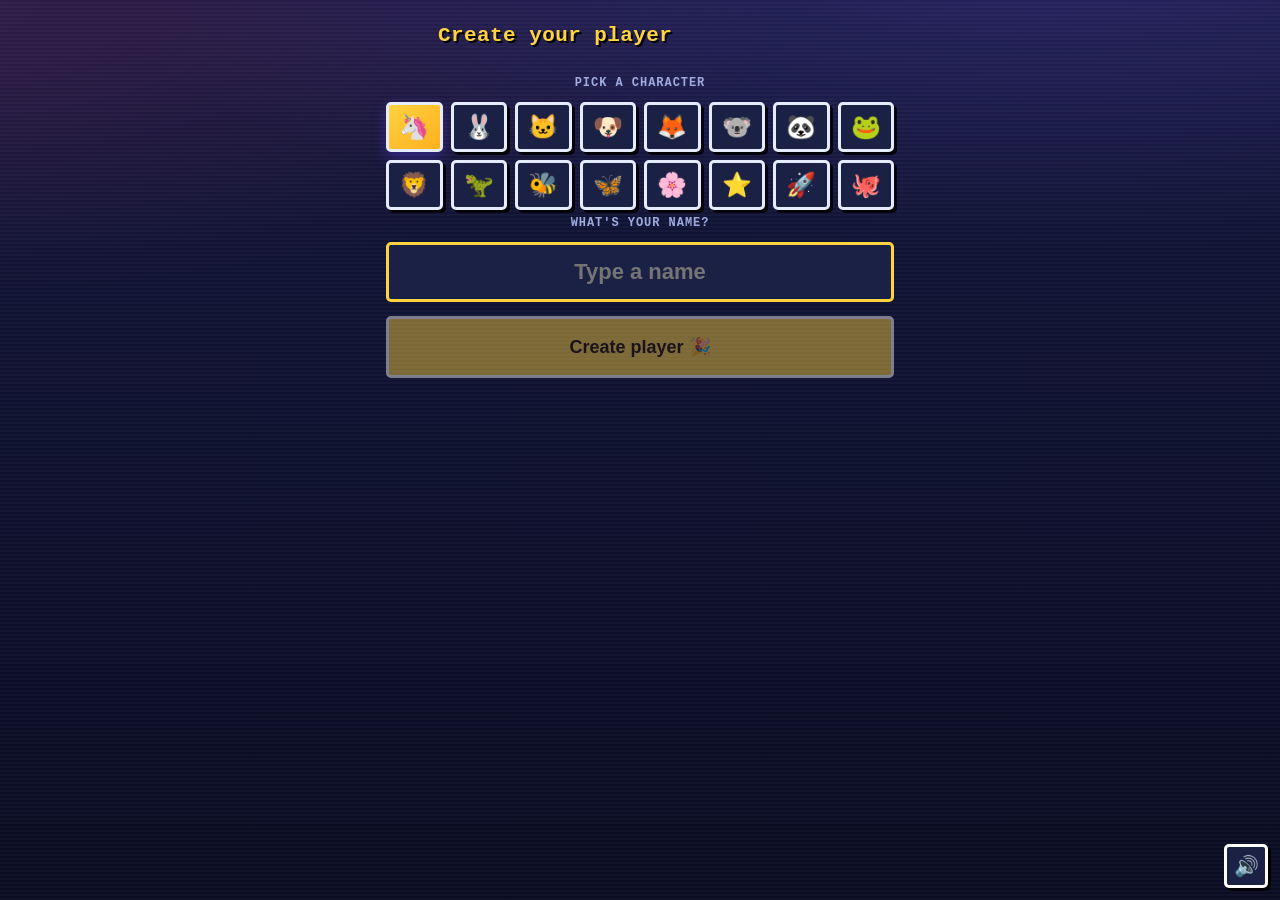
==== v2/index.html @ b8ad2d7c "Deploy: all-world trap contrast audit (tth-v50) net, vine, ring-of-fire, giant, star and mouse-trap " ====
<!doctype html>
<html lang="en">
<head>
  <meta charset="utf-8" />
  <meta name="viewport" content="width=device-width, initial-scale=1, viewport-fit=cover, maximum-scale=1, user-scalable=no" />
  <meta name="theme-color" content="#5b3df0" />

  <title>Times Table Hero</title>
  <meta name="description" content="Master the times tables up to 12 — with streaks, levels and badges." />

  <link rel="manifest" href="manifest.webmanifest" />
  <meta name="apple-mobile-web-app-capable" content="yes" />
  <meta name="mobile-web-app-capable" content="yes" />
  <meta name="apple-mobile-web-app-status-bar-style" content="black-translucent" />
  <meta name="apple-mobile-web-app-title" content="Table Hero" />
  <link rel="apple-touch-icon" href="icons/apple-touch-icon.png" />
  <link rel="icon" href="icons/icon-192.png" />

  <link rel="stylesheet" href="css/styles.css?v=1786966828" />
</head>
<body>
  <div id="app">

    <!-- ============ ARCADE SPLASH ============ -->
    <section class="screen screen--splash" data-screen="splash">
      <canvas id="splash-c"></canvas>
    </section>

    <!-- ============ PROFILES PICKER ============ -->
    <section class="screen screen--profiles" data-screen="profiles">
      <div class="profiles-head">
        <h1 class="profiles__title">Who's playing?</h1>
        <p class="profiles__sub">Tap your character</p>
      </div>
      <div class="profiles-grid" id="profiles-grid"></div>
    </section>

    <!-- ============ NEW PROFILE ============ -->
    <section class="screen screen--profile-new" data-screen="profile-new">
      <div class="topbar">
        <button class="btn-back" id="pn-back" aria-label="Back">‹</button>
        <h2 class="topbar__title" id="pn-title">New Player</h2><div class="topbar__spacer"></div>
      </div>
      <p class="picker-label">Pick a character</p>
      <div class="avatar-grid" id="avatar-grid"></div>
      <p class="picker-label">What's your name?</p>
      <input class="name-input" id="pn-name" type="text" maxlength="12" autocomplete="off"
             autocapitalize="words" placeholder="Type a name" />
      <button class="btn-primary" id="pn-create" disabled>Create player 🎉</button>
    </section>

    <!-- ============ HOME / DASHBOARD ============ -->
    <section class="screen screen--home is-active" data-screen="home">
      <button class="player-switch" id="player-switch" aria-label="Switch player">
        <span class="player-switch__av" id="ps-av">⭐️</span>
        <span class="player-switch__name" id="ps-name">Player</span>
        <span class="player-switch__caret">▾</span>
      </button>
      <header class="dash-top">
        <div class="dash-level">
          <div class="ring" id="level-ring">
            <svg viewBox="0 0 44 44" aria-hidden="true">
              <circle class="ring__bg" cx="22" cy="22" r="19"></circle>
              <circle class="ring__fg" id="level-ring-fg" cx="22" cy="22" r="19"></circle>
            </svg>
            <span class="ring__num" id="level-num">1</span>
          </div>
          <div class="dash-level__meta">
            <span class="dash-rank" id="rank-name">Rookie</span>
            <span class="dash-xp" id="xp-text">0 XP</span>
          </div>
        </div>
        <button class="streak-pill" data-go="badges" aria-label="Your streak and badges">
          <span class="streak-flame" id="streak-flame">🔥</span>
          <span class="streak-num" id="streak-num">0</span>
          <span class="streak-freeze" id="streak-freeze" hidden title="Streak freeze ready">❄️</span>
        </button>
      </header>

      <div class="daily-card">
        <div class="daily-card__head">
          <span class="daily-card__title">Today's goal</span>
          <span class="daily-card__count"><b id="daily-done">0</b> / <span id="daily-goal">20</span></span>
        </div>
        <div class="goalbar"><div class="goalbar__fill" id="daily-fill"></div></div>
        <p class="daily-card__msg" id="daily-msg">Do your Daily Challenge to keep your streak alive!</p>
      </div>

      <button class="cta" id="daily-challenge">
        <span class="cta__icon">⚡️</span>
        <span class="cta__text">
          <span class="cta__title">Daily Quest</span>
          <span class="cta__sub" id="cta-sub">20 questions · builds your streak</span>
        </span>
        <span class="cta__go">➜</span>
      </button>

      <button class="cta cta--practice" data-go="practice-setup">
        <span class="cta__icon">🧠</span>
        <span class="cta__text">
          <span class="cta__title">Practice</span>
          <span class="cta__sub">A mix of games on your tricky ones</span>
        </span>
        <span class="cta__go">➜</span>
      </button>

      <button class="cta cta--badges" data-go="badges">
        <span class="cta__icon">🏅</span>
        <span class="cta__text">
          <span class="cta__title">Badges</span>
          <span class="cta__sub">See the rewards you've earned</span>
        </span>
        <span class="cta__go">➜</span>
      </button>

      <button class="grownup-link" data-go="parent">🔒 Grown-ups</button>
    </section>

    <!-- ============ LEARN ============ -->
    <section class="screen screen--learn" data-screen="learn">
      <div class="topbar">
        <button class="btn-back" data-go="home" aria-label="Back home">‹</button>
        <h2 class="topbar__title">Learn</h2><div class="topbar__spacer"></div>
      </div>
      <p class="picker-label">Pick a table to study</p>
      <div class="number-grid" id="learn-picker"></div>
      <div class="table-list" id="learn-table" hidden></div>
    </section>

    <!-- ============ QUIZ SETUP ============ -->
    <section class="screen screen--setup" data-screen="quiz-setup">
      <div class="topbar">
        <button class="btn-back" data-go="home" aria-label="Back home">‹</button>
        <h2 class="topbar__title">Quiz</h2><div class="topbar__spacer"></div>
      </div>
      <p class="picker-label">Which tables?</p>
      <div class="number-grid number-grid--multi" id="quiz-picker"></div>
      <div class="setup-actions">
        <button class="chip" data-select-all="quiz">All 1–12</button>
        <button class="chip" data-clear="quiz">Clear</button>
      </div>
      <div class="seg" id="quiz-mode">
        <span class="seg__label">Answers:</span>
        <button class="seg__btn is-on" data-mode="type">⌨️ Type</button>
        <button class="seg__btn" data-mode="choose">👆 Choose</button>
      </div>
      <div class="seg" id="quiz-length">
        <span class="seg__label">Questions:</span>
        <button class="seg__btn" data-len="10">10</button>
        <button class="seg__btn is-on" data-len="15">15</button>
        <button class="seg__btn" data-len="25">25</button>
      </div>
      <button class="btn-primary" id="quiz-start" disabled>Start Quiz ➜</button>
    </section>

    <!-- ============ PRACTICE SETUP ============ -->
    <section class="screen screen--setup" data-screen="practice-setup">
      <div class="topbar">
        <button class="btn-back" data-go="home" aria-label="Back home">‹</button>
        <h2 class="topbar__title">Practice</h2><div class="topbar__spacer"></div>
      </div>
      <div class="practice-intro">
        <span class="practice-intro__emoji">🎯</span>
        <h3 class="practice-intro__title">Your Tricky Ones</h3>
        <p class="practice-intro__text">We'll pick the facts you keep missing and mix up the games — no timer, unlimited tries. Just play!</p>
      </div>
      <button class="btn-primary" id="practice-weak">🎯 Practice My Tricky Ones ➜</button>
    </section>

    <!-- ============ PLAY (typed / choose quiz + daily challenge) ============ -->
    <section class="screen screen--play" data-screen="play">
      <div class="topbar">
        <button class="btn-back" id="play-quit" aria-label="Quit">‹</button>
        <div class="quiz-progress"><div class="quiz-progress__bar" id="play-bar"></div></div>
        <div class="combo" id="combo" hidden>x<span id="combo-num">2</span> 🔥</div>
      </div>

      <div class="play-scoreline">
        <span id="play-counter">1 / 15</span>
        <span id="play-xp">✦ 0 XP</span>
      </div>

      <div class="timerbar" id="timerbar" hidden><div class="timerbar__fill" id="timerbar-fill"></div></div>

      <div class="question" id="play-question">7 × 8</div>

      <!-- type mode -->
      <div class="answer-box" id="answer-box">
        <span id="answer-display" class="answer-display">?</span>
      </div>
      <div class="feedback" id="play-feedback" aria-live="polite"></div>

      <div class="keypad" id="keypad">
        <button class="key" data-key="1">1</button>
        <button class="key" data-key="2">2</button>
        <button class="key" data-key="3">3</button>
        <button class="key" data-key="4">4</button>
        <button class="key" data-key="5">5</button>
        <button class="key" data-key="6">6</button>
        <button class="key" data-key="7">7</button>
        <button class="key" data-key="8">8</button>
        <button class="key" data-key="9">9</button>
        <button class="key key--del" data-key="del">⌫</button>
        <button class="key" data-key="0">0</button>
        <button class="key key--enter" data-key="enter">✓</button>
      </div>

      <!-- choose mode -->
      <div class="answers" id="play-answers" hidden></div>
    </section>

    <!-- ============ ADVENTURE — 8-bit Quest Land (daily quest) ============ -->
    <section class="screen screen--adv" data-screen="adventure">
      <div id="adv-game">
        <canvas id="adv-c" aria-label="A side-scrolling math adventure"></canvas>

        <div class="adv8-hud hidden" id="adv-hud">
          <div class="adv8-box" id="adv-hearts"></div>
          <div class="adv8-box adv8-hmid"><span id="adv-gate">GATE 1/4</span><small id="adv-level">MEADOW</small></div>
          <div class="adv8-box" id="adv-coins"><canvas id="adv-coin-icon" width="8" height="8"></canvas><span id="adv-coinN">0</span><span class="adv8-gem" aria-hidden="true">◆</span><span id="adv-gemN">0</span></div>
        </div>
        <div id="adv-pmap" class="hidden"><div id="adv-pmapTrack"></div><div id="adv-pmapFill"></div><div id="adv-pmapTicks"></div><canvas id="adv-pmapHero" width="12" height="12"></canvas></div>
        <div id="adv-tapHint" class="hidden">TAP = JUMP · HOLD = HIGHER · TAP AGAIN = DOUBLE</div>
        <button id="adv-quit" class="hidden" aria-label="Back to map">‹ MAP</button>

        <div id="adv-math" class="hidden">
          <div id="adv-sheet">
            <div class="adv8-tag">◆ GATE — SOLVE TO PASS ◆</div>
            <div id="adv-mq">7 × 8</div>
            <div id="adv-mabox"><span id="adv-mdisp" class="ph">?</span></div>
            <div class="adv8-kpad" id="adv-kpad">
              <button class="key" data-k="1">1</button><button class="key" data-k="2">2</button><button class="key" data-k="3">3</button>
              <button class="key" data-k="4">4</button><button class="key" data-k="5">5</button><button class="key" data-k="6">6</button>
              <button class="key" data-k="7">7</button><button class="key" data-k="8">8</button><button class="key" data-k="9">9</button>
              <button class="key key--del" data-k="del" aria-label="delete">⌫</button>
              <button class="key" data-k="0">0</button>
              <button class="key key--enter" data-k="enter" aria-label="enter">✓</button>
            </div>
          </div>
        </div>

        <div id="adv-mapOv" class="adv8-ov adv8-ov--map">
          <div class="map-stage">
            <canvas id="adv-mapCanvas"></canvas>
            <h1 class="map-title">★ QUEST LAND ★</h1>
            <button class="adv8-close" id="adv-map-close" aria-label="Back home">✕</button>
            <div class="map-dock">
              <div id="adv-charRow"></div>
              <div class="adv8-hint" id="adv-gemInfo"></div>
              <div class="adv8-hint map-foot">Pick a hero, then tap a level — locked levels open as you win</div>
            </div>
          </div>
        </div>

        <div id="adv-winOv" class="adv8-ov hidden">
          <div class="adv8-scrim"></div>
          <div class="adv8-panel">
            <div class="adv8-burst" id="adv-burst" aria-hidden="true"></div>
            <h1 id="adv-winTitle">LEVEL CLEAR!</h1>
            <div class="adv8-starrow" id="adv-winStars"></div>
            <p id="adv-winMsg"></p>
            <div class="adv8-unlocks" id="adv-winUnlocks"></div>
            <div class="adv8-btnrow"><button class="adv8-btn" id="adv-nextBtn">NEXT ➜</button><button class="adv8-btn ghost" id="adv-mapBtn">MAP</button><button class="adv8-btn ghost" id="adv-homeBtn">HOME</button></div>
          </div>
        </div>

        <div id="adv-failOv" class="adv8-ov hidden">
          <div class="adv8-scrim"></div>
          <div class="adv8-panel">
            <h1>GAME OVER</h1><p>Out of hearts — give it another go!</p>
            <div class="adv8-btnrow"><button class="adv8-btn" id="adv-retryBtn">RETRY</button><button class="adv8-btn ghost" id="adv-mapBtn2">MAP</button><button class="adv8-btn ghost" id="adv-homeBtn2">HOME</button></div>
          </div>
        </div>
      </div>
    </section>

    <!-- ============ RESULTS ============ -->
    <section class="screen screen--results" data-screen="results">
      <div class="results-burst" id="results-burst" aria-hidden="true"></div>
      <h2 class="results__title" id="results-title">Great job!</h2>
      <div class="results__score" id="results-score">12 / 15</div>
      <div class="results__stars" id="results-stars"></div>
      <div class="results__row">
        <div class="results__stat"><b id="results-xp">+0</b><span>XP earned</span></div>
        <div class="results__stat"><b id="results-acc">0%</b><span>accuracy</span></div>
        <div class="results__stat"><b id="results-streak">0</b><span>day streak</span></div>
      </div>
      <div class="badge-unlocks" id="badge-unlocks"></div>
      <p class="results__msg" id="results-msg"></p>
      <div class="results-actions">
        <button class="btn-primary" id="results-again">Play again</button>
        <button class="btn-secondary" data-go="home">Home</button>
      </div>
    </section>

    <!-- ============ BADGES / REWARDS (kid) ============ -->
    <section class="screen screen--badges" data-screen="badges">
      <div class="topbar">
        <button class="btn-back" data-go="home" aria-label="Back home">‹</button>
        <h2 class="topbar__title">My Rewards</h2><div class="topbar__spacer"></div>
      </div>
      <div class="hero-stats">
        <div class="hero-stat"><b id="hs-level">1</b><span>Level</span></div>
        <div class="hero-stat"><b id="hs-streak">0</b><span>Day streak 🔥</span></div>
        <div class="hero-stat"><b id="hs-best">0</b><span>Best streak</span></div>
      </div>
      <p class="picker-label">Badges</p>
      <div class="badge-grid" id="badge-grid"></div>
    </section>

    <!-- ============ PARENT REPORT (gated) ============ -->
    <section class="screen screen--parent" data-screen="parent">
      <div class="topbar">
        <button class="btn-back" data-go="home" aria-label="Back home">‹</button>
        <h2 class="topbar__title">Parent Report</h2><div class="topbar__spacer"></div>
      </div>

      <!-- gate -->
      <div class="gate" id="parent-gate">
        <div class="gate__lock">🔒</div>
        <p class="gate__label">Grown-up check — solve to continue:</p>
        <div class="gate__q" id="gate-q">13 × 14</div>
        <input class="gate__input" id="gate-input" type="number" inputmode="numeric" pattern="[0-9]*" placeholder="?" />
        <p class="gate__err" id="gate-err" hidden>Not quite — try again.</p>
        <button class="btn-primary" id="gate-go">Unlock</button>
      </div>

      <!-- report -->
      <div id="parent-report" hidden>
        <p class="rep-who" id="rep-who"></p>
        <div class="rep-grid">
          <div class="rep-cell"><b id="rep-acc">0%</b><span>Overall accuracy</span></div>
          <div class="rep-cell"><b id="rep-total">0</b><span>Questions answered</span></div>
          <div class="rep-cell"><b id="rep-time">0m</b><span>Time practising</span></div>
          <div class="rep-cell"><b id="rep-streak">0</b><span>Current streak</span></div>
        </div>

        <h3 class="rep-h">Practice this week</h3>
        <div class="activity" id="rep-activity"></div>
        <p class="rep-note" id="rep-active-note"></p>

        <h3 class="rep-h">Accuracy by table</h3>
        <div class="tablebars" id="rep-tablebars"></div>

        <h3 class="rep-h">Trickiest facts <span class="rep-sub">(needs the most work)</span></h3>
        <div class="tricky" id="rep-tricky"></div>

        <h3 class="rep-h">Fact mastery map</h3>
        <p class="rep-note">Each square is a fact. Green = strong, red = needs work, grey = not tried yet.</p>
        <div class="heatmap" id="rep-heatmap"></div>

        <h3 class="rep-h">Settings</h3>
        <div class="goal-setter">
          <span>Daily goal</span>
          <div class="goal-stepper">
            <button class="step" id="goal-minus">–</button>
            <b id="goal-value">20</b>
            <button class="step" id="goal-plus">+</button>
            <span class="goal-unit">questions/day</span>
          </div>
        </div>

        <div class="focus-block">
          <div class="focus-head">
            <span>Daily Challenge tables</span>
            <span class="focus-actions">
              <button class="chip chip--sm" id="focus-all">All 1–12</button>
              <button class="chip chip--sm" id="focus-hard">Hard 6–12</button>
            </span>
          </div>
          <p class="rep-note">Tap to choose which tables her Daily Challenge draws from.</p>
          <div class="mini-grid" id="focus-picker"></div>
        </div>

        <div class="toggle-row">
          <span class="toggle-row__label">Streak freeze ❄️
            <span class="toggle-row__hint">Forgive one missed day (once a week) so an off day doesn't reset the streak.</span>
          </span>
          <button class="switch" id="freeze-toggle" role="switch" aria-checked="true"><span class="switch__dot"></span></button>
        </div>

        <h3 class="rep-h">Players</h3>
        <div class="players-manage" id="players-manage"></div>
        <button class="chip chip--sm" id="players-add">＋ Add player</button>

        <button class="btn-secondary btn-reset" id="reset-progress">Reset this player's progress</button>
      </div>
    </section>
  </div>

  <div id="sound-toggle-wrap">
    <button id="sound-toggle" class="sound-toggle" aria-label="Toggle sound">🔊</button>
  </div>

  <script src="js/app.js?v=1786966828"></script>
</body>
</html>
---- v2/css/styles.css ----
:root {
  --bg: #f4f2fb;
  --bg2: #e7e2fb;
  --card: #ffffff;
  --card-2: #f6f4ff;
  --ink: #221a4a;
  --ink-soft: #6f6796;
  --line: #ece8fb;
  --brand: #5b3df0;
  --brand-2: #8a5bff;
  --accent: #ff3d81;
  --cyan: #12c8d6;
  --lime: #27c96a;
  --amber: #ffb020;
  --good: #23c069;
  --bad: #ff4d6d;
  --shadow: 0 10px 26px rgba(60, 34, 150, 0.14);
  --shadow-sm: 0 4px 12px rgba(60, 34, 150, 0.12);
  --radius: 20px;
  --safe-top: env(safe-area-inset-top, 0px);
  --safe-bottom: env(safe-area-inset-bottom, 0px);
}

@media (prefers-color-scheme: dark) {
  :root {
    --bg: #14112a;
    --bg2: #1c1740;
    --card: #211b45;
    --card-2: #2a2356;
    --ink: #f3f0ff;
    --ink-soft: #a99fe0;
    --line: #322a63;
    --shadow: 0 10px 26px rgba(0, 0, 0, 0.42);
    --shadow-sm: 0 4px 12px rgba(0, 0, 0, 0.35);
  }
}

* { box-sizing: border-box; -webkit-tap-highlight-color: transparent; touch-action: manipulation; }
html, body { margin: 0; height: 100%; overscroll-behavior: none; touch-action: manipulation; }
body {
  font-family: -apple-system, BlinkMacSystemFont, "SF Pro Rounded", "Segoe UI", system-ui, sans-serif;
  color: var(--ink);
  background: radial-gradient(120% 60% at 80% -10%, rgba(138,91,255,0.20), transparent 60%),
              radial-gradient(120% 60% at -10% 0%, rgba(255,61,129,0.12), transparent 55%),
              linear-gradient(170deg, var(--bg), var(--bg2));
  background-attachment: fixed;
  -webkit-user-select: none; user-select: none;
  -webkit-font-smoothing: antialiased;
}
#app { max-width: 540px; margin: 0 auto; min-height: 100%; padding: calc(var(--safe-top) + 10px) 16px calc(var(--safe-bottom) + 20px); }

.screen { display: none; animation: fade .28s ease; }
.screen.is-active { display: block; }
@keyframes fade { from { opacity: 0; transform: translateY(8px);} to { opacity: 1; transform: none; } }

/* ---------------- profiles ---------------- */
.screen--profiles { padding-top: 8vh; }
.profiles-head { text-align: center; margin-bottom: 26px; }
.profiles__title { font-size: 34px; font-weight: 900; margin: 0;
  background: linear-gradient(120deg, var(--brand), var(--accent)); -webkit-background-clip: text; background-clip: text; color: transparent; }
.profiles__sub { color: var(--ink-soft); font-weight: 700; margin: 6px 0 0; }
.profiles-grid { display: grid; grid-template-columns: repeat(2, 1fr); gap: 16px; max-width: 420px; margin: 0 auto; }
.pcard { border: none; background: var(--card); border-radius: 22px; padding: 22px 12px 16px; box-shadow: var(--shadow);
  cursor: pointer; display: flex; flex-direction: column; align-items: center; gap: 6px; color: var(--ink); }
.pcard:active { transform: scale(.95); }
.pcard__av { font-size: 54px; line-height: 1; }
.pcard__name { font-size: 19px; font-weight: 800; }
.pcard__meta { font-size: 12px; color: var(--ink-soft); font-weight: 700; }
.pcard--add { border: 2px dashed var(--line); background: transparent; box-shadow: none; justify-content: center; min-height: 130px; }
.pcard--add .pcard__av { color: var(--brand); }

.player-switch { display: inline-flex; align-items: center; gap: 7px; border: none; background: var(--card);
  box-shadow: var(--shadow-sm); border-radius: 999px; padding: 6px 12px 6px 8px; margin: 0 0 8px; cursor: pointer; color: var(--ink); }
.player-switch:active { transform: scale(.95); }
.player-switch__av { font-size: 22px; }
.player-switch__name { font-weight: 800; font-size: 15px; }
.player-switch__caret { color: var(--ink-soft); font-weight: 900; font-size: 12px; }

.avatar-grid { display: grid; grid-template-columns: repeat(8, 1fr); gap: 8px; }
.av-btn { border: none; background: var(--card); border-radius: 12px; padding: 8px 0; font-size: 24px; cursor: pointer; box-shadow: var(--shadow-sm); }
.av-btn:active { transform: scale(.9); }
.av-btn.is-on { background: linear-gradient(140deg, var(--brand), var(--brand-2)); box-shadow: 0 6px 14px rgba(91,61,240,.4); }
.name-input { width: 100%; text-align: center; font-size: 22px; font-weight: 800; padding: 14px; border-radius: 14px;
  border: 2px solid var(--line); background: var(--card); color: var(--ink); }
.name-input:focus { outline: none; border-color: var(--brand); }

.players-manage { display: flex; flex-direction: column; gap: 8px; margin-bottom: 10px; }
.pm-row { display: flex; align-items: center; gap: 10px; background: var(--card); border-radius: 12px; padding: 10px 12px; box-shadow: var(--shadow-sm); }
.pm-av { font-size: 24px; }
.pm-name { flex: 1; font-weight: 800; }
.pm-name .pm-active { color: var(--brand); font-size: 11px; font-weight: 800; margin-left: 6px; }
.pm-btn { border: none; background: var(--card-2); color: var(--brand); font-weight: 800; font-size: 13px; padding: 7px 11px; border-radius: 9px; cursor: pointer; }
.pm-btn--del { color: var(--bad); }
.pm-btn:active { transform: scale(.92); }

.rep-who { font-weight: 800; color: var(--brand); margin: 0 0 12px; font-size: 15px; }

/* ---------------- dashboard ---------------- */
.dash-top { display: flex; align-items: center; justify-content: space-between; gap: 12px; padding: 4px 2px 14px; }
.dash-level { display: flex; align-items: center; gap: 12px; }
.ring { position: relative; width: 52px; height: 52px; }
.ring svg { width: 52px; height: 52px; transform: rotate(-90deg); }
.ring__bg { fill: none; stroke: var(--line); stroke-width: 5; }
.ring__fg { fill: none; stroke: url(#g); stroke: var(--brand); stroke-width: 5; stroke-linecap: round;
  stroke-dasharray: 119.4; stroke-dashoffset: 119.4; transition: stroke-dashoffset .6s ease; }
.ring__num { position: absolute; inset: 0; display: flex; align-items: center; justify-content: center; font-weight: 900; font-size: 19px; }
.dash-level__meta { display: flex; flex-direction: column; line-height: 1.15; }
.dash-rank { font-weight: 900; font-size: 17px; }
.dash-xp { font-size: 13px; color: var(--ink-soft); font-weight: 700; }
.streak-pill { border: none; background: linear-gradient(135deg, #ff7a3d, var(--accent)); color: #fff;
  border-radius: 999px; padding: 9px 15px 9px 12px; display: flex; align-items: center; gap: 5px;
  font-weight: 900; font-size: 18px; box-shadow: 0 8px 18px rgba(255,61,129,.35); cursor: pointer; }
.streak-pill:active { transform: scale(.95); }
.streak-freeze { font-size: 15px; margin-left: 1px; }
.streak-flame { font-size: 20px; filter: grayscale(1) opacity(.55); }
.streak-pill.is-lit .streak-flame { filter: none; animation: flick 1.6s ease-in-out infinite; }
@keyframes flick { 0%,100%{transform:scale(1) rotate(-3deg);} 50%{transform:scale(1.12) rotate(3deg);} }

.daily-card { background: var(--card); border-radius: var(--radius); padding: 16px; box-shadow: var(--shadow); }
.daily-card__head { display: flex; justify-content: space-between; align-items: baseline; }
.daily-card__title { font-weight: 800; }
.daily-card__count { color: var(--ink-soft); font-weight: 800; }
.daily-card__count b { color: var(--brand); font-size: 18px; }
.goalbar { height: 14px; background: var(--line); border-radius: 999px; margin: 10px 0 8px; overflow: hidden; }
.goalbar__fill { height: 100%; width: 0%; border-radius: 999px;
  background: linear-gradient(90deg, var(--cyan), var(--lime)); transition: width .5s ease; }
.daily-card__msg { margin: 0; font-size: 13px; color: var(--ink-soft); font-weight: 600; }

.cta { width: 100%; border: none; margin-top: 14px; border-radius: var(--radius); cursor: pointer;
  background: linear-gradient(120deg, var(--brand), var(--brand-2) 55%, var(--accent));
  color: #fff; padding: 18px; display: flex; align-items: center; gap: 14px; text-align: left;
  box-shadow: 0 12px 26px rgba(91,61,240,.4); }
.cta:active { transform: scale(.98); }
.cta__icon { font-size: 34px; }
.cta__text { display: flex; flex-direction: column; flex: 1; }
.cta__title { font-size: 21px; font-weight: 900; }
.cta__sub { font-size: 13px; opacity: .9; font-weight: 600; }
.cta__go { font-size: 26px; font-weight: 900; }
.cta--practice { background: linear-gradient(120deg, #43c56f, #2fa457); box-shadow: 0 12px 26px rgba(47, 157, 85, .38); }
.cta--badges { background: linear-gradient(120deg, #ffca4a, #ff9e2e); box-shadow: 0 12px 26px rgba(255, 150, 60, .38); }
.cta--badges .cta__sub { color: #3a2600; opacity: 1; }

.practice-intro { text-align: center; padding: 22px 18px; margin-top: 8px; }
.practice-intro__emoji { font-size: 56px; display: block; line-height: 1; }
.practice-intro__title { font-size: 22px; font-weight: 900; margin: 12px 0 6px; }
.practice-intro__text { font-size: 14px; line-height: 1.55; color: var(--ink-soft); max-width: 30ch; margin: 0 auto; }

.menu { display: grid; grid-template-columns: repeat(4, 1fr); gap: 10px; margin-top: 14px; }
.tile { border: none; border-radius: 18px; padding: 16px 6px 12px; background: var(--card); box-shadow: var(--shadow-sm);
  cursor: pointer; display: flex; flex-direction: column; align-items: center; gap: 5px; color: var(--ink); }
.tile:active { transform: scale(.94); }
.tile__emoji { font-size: 28px; }
.tile__label { font-size: 13px; font-weight: 800; }

.grownup-link { display: block; margin: 20px auto 0; border: none; background: transparent;
  color: var(--ink-soft); font-weight: 700; font-size: 14px; padding: 10px; cursor: pointer; }
.grownup-link:active { opacity: .6; }

/* ---------------- topbar ---------------- */
.topbar { display: flex; align-items: center; gap: 10px; padding: 4px 0 14px; min-height: 52px; }
.topbar__title { font-size: 21px; font-weight: 900; margin: 0; }
.topbar__spacer { flex: 1; }
.btn-back { border: none; background: var(--card); color: var(--brand); width: 42px; height: 42px; border-radius: 50%;
  font-size: 28px; font-weight: 900; cursor: pointer; box-shadow: var(--shadow-sm); display: flex; align-items: center;
  justify-content: center; padding-bottom: 4px; flex: none; }
.btn-back:active { transform: scale(.9); }

/* ---------------- pickers ---------------- */
.picker-label { text-align: center; color: var(--ink-soft); font-weight: 700; margin: 6px 0 12px; }
.number-grid { display: grid; grid-template-columns: repeat(4, 1fr); gap: 11px; }
.num-btn { border: none; aspect-ratio: 1/1; border-radius: 16px; background: var(--card); color: var(--ink);
  font-size: 24px; font-weight: 800; cursor: pointer; box-shadow: var(--shadow-sm); position: relative; }
.num-btn:active { transform: scale(.92); }
.num-btn.is-selected { background: linear-gradient(140deg, var(--brand), var(--brand-2)); color: #fff;
  box-shadow: 0 8px 18px rgba(91,61,240,.4); }
.num-btn.is-selected::after { content: "✓"; position: absolute; top: 3px; right: 7px; font-size: 12px; }

.setup-actions { display: flex; gap: 9px; justify-content: center; margin: 16px 0 4px; flex-wrap: wrap; }
.chip { border: none; background: var(--card); color: var(--brand); font-weight: 800; padding: 10px 15px;
  border-radius: 999px; cursor: pointer; box-shadow: var(--shadow-sm); font-size: 14px; }
.chip:active { transform: scale(.94); }
.chip--accent { color: var(--accent); }

.seg { display: flex; align-items: center; justify-content: center; gap: 8px; margin: 14px 0; flex-wrap: wrap; }
.seg__label { color: var(--ink-soft); font-weight: 700; }
.seg__btn { border: none; background: var(--card); color: var(--ink-soft); font-weight: 800; padding: 9px 15px;
  border-radius: 999px; cursor: pointer; box-shadow: var(--shadow-sm); min-width: 46px; }
.seg__btn.is-on { background: var(--brand); color: #fff; }
.seg__btn:active { transform: scale(.94); }
.seg--wrap { gap: 7px; margin: 8px 0 4px; }
.seg--wrap .seg__btn { padding: 8px 12px; font-size: 14px; min-width: 0; }

/* ---------------- buttons ---------------- */
.btn-primary, .btn-secondary { display: block; width: 100%; border: none; border-radius: 16px; padding: 17px;
  font-size: 18px; font-weight: 900; cursor: pointer; margin-top: 14px; }
.btn-primary { background: linear-gradient(120deg, var(--brand), var(--accent)); color: #fff;
  box-shadow: 0 10px 22px rgba(91,61,240,.38); }
.btn-primary:disabled { opacity: .45; box-shadow: none; }
.btn-primary:active:not(:disabled) { transform: scale(.98); }
.btn-secondary { background: var(--card); color: var(--brand); box-shadow: var(--shadow-sm); }
.btn-secondary:active { transform: scale(.98); }

/* ---------------- learn ---------------- */
.table-list { margin-top: 8px; }
.table-row { display: flex; align-items: center; justify-content: center; gap: 8px; background: var(--card);
  border-radius: 14px; padding: 13px 16px; margin-bottom: 9px; box-shadow: var(--shadow-sm); font-size: 21px;
  font-weight: 700; animation: pop .3s ease backwards; }
.table-row .eq { color: var(--ink-soft); }
.table-row .res { color: var(--brand); font-weight: 900; }
@keyframes pop { from { opacity: 0; transform: translateY(10px) scale(.96);} to { opacity: 1; transform: none; } }

/* ---------------- play (quiz) ---------------- */
.quiz-progress { flex: 1; height: 12px; background: var(--card); border-radius: 999px; overflow: hidden; box-shadow: inset 0 1px 3px rgba(0,0,0,.12); }
.quiz-progress__bar { height: 100%; width: 0%; background: linear-gradient(90deg, var(--brand), var(--accent)); border-radius: 999px; transition: width .35s ease; }
.combo { font-weight: 900; font-size: 16px; color: var(--accent); min-width: 52px; text-align: right; animation: pop .25s ease; }
.play-scoreline { display: flex; justify-content: space-between; color: var(--ink-soft); font-weight: 800; font-size: 14px; margin: 6px 2px 0; }
#play-xp { color: var(--brand); }

.timerbar { height: 6px; background: var(--line); border-radius: 999px; margin: 10px 0 0; overflow: hidden; }
.timerbar__fill { height: 100%; width: 100%; background: linear-gradient(90deg, var(--lime), var(--amber)); }
.timerbar__fill.low { background: linear-gradient(90deg, var(--amber), var(--bad)); }

.question { text-align: center; font-size: 60px; font-weight: 900; letter-spacing: -1px; margin: 5vh 0 2vh; }
.answer-box { max-width: 260px; margin: 0 auto; background: var(--card); border-radius: 18px; box-shadow: var(--shadow);
  padding: 14px; text-align: center; border: 3px solid transparent; }
.answer-box.good { border-color: var(--good); }
.answer-box.bad { border-color: var(--bad); animation: shake .4s ease; }
.answer-display { font-size: 46px; font-weight: 900; color: var(--brand); letter-spacing: 2px; }
.answer-display.placeholder { color: var(--ink-soft); opacity: .5; }

.feedback { text-align: center; font-size: 20px; font-weight: 800; min-height: 30px; margin-top: 12px; }
.feedback.good { color: var(--good); } .feedback.bad { color: var(--bad); }

.keypad { display: grid; grid-template-columns: repeat(3, 1fr); gap: 10px; max-width: 320px; margin: 14px auto 0; }
.key { border: none; border-radius: 16px; padding: 16px 0; font-size: 26px; font-weight: 800; background: var(--card);
  color: var(--ink); box-shadow: var(--shadow-sm); cursor: pointer; }
.key:active { transform: scale(.93); background: var(--card-2); }
.key--del { color: var(--ink-soft); }
.key--enter { background: linear-gradient(120deg, var(--brand), var(--accent)); color: #fff; }

.answers { display: grid; grid-template-columns: 1fr 1fr; gap: 12px; margin-top: 8px; }
.answer { border: none; border-radius: 18px; padding: 24px 10px; font-size: 30px; font-weight: 900; background: var(--card);
  color: var(--ink); cursor: pointer; box-shadow: var(--shadow-sm); }
.answer:active { transform: scale(.94); }
.answer.is-correct { background: var(--good); color: #fff; animation: rightpop .4s ease; }
.answer.is-wrong { background: var(--bad); color: #fff; }
@keyframes rightpop { 0%{transform:scale(1);}50%{transform:scale(1.08);}100%{transform:scale(1);} }
@keyframes shake { 0%,100%{transform:translateX(0);}25%{transform:translateX(-7px);}75%{transform:translateX(7px);} }

/* ---------------- adventure — 8-bit Quest Land ---------------- */
.screen--adv { animation: none; }
.screen--adv.is-active { position: fixed; inset: 0; z-index: 60; }
.screen--splash { animation: none; }
.screen--splash.is-active { position: fixed; inset: 0; z-index: 90; display: block; background: #0a0820; }
#splash-c { display: block; width: 100vw; height: 100%; image-rendering: pixelated; image-rendering: crisp-edges; touch-action: manipulation; cursor: pointer; }
#adv-game { position: fixed; inset: 0; width: 100vw; height: 100%;
  background: #0b0d18; overflow: hidden;
  font-family: ui-monospace, "Courier New", monospace; }
#adv-c { display: block; width: 100%; height: 100%; image-rendering: pixelated; image-rendering: crisp-edges; touch-action: none; }

.adv8-hud { position: absolute; top: calc(var(--safe-top) + 8px); left: 10px; right: 10px; display: flex;
  align-items: flex-start; justify-content: space-between; pointer-events: none; z-index: 5; }
.adv8-hud.hidden { display: none; }
.adv8-box { background: #101828; border: 3px solid #fff; box-shadow: 3px 3px 0 #000; color: #fff; font-weight: 700;
  padding: 5px 9px; font-size: 13px; letter-spacing: .02em; image-rendering: pixelated; }
#adv-hearts { display: flex; gap: 3px; } #adv-hearts canvas { width: 20px; height: 18px; image-rendering: pixelated; }
.adv8-hmid { text-align: center; line-height: 1.15; } .adv8-hmid small { display: block; font-size: 10px; color: #ffd23f; letter-spacing: .1em; }
#adv-coins { display: flex; align-items: center; gap: 6px; } #adv-coin-icon { width: 16px; height: 16px; image-rendering: pixelated; }

#adv-pmap { position: absolute; left: 12px; right: 12px; top: calc(var(--safe-top) + 52px); height: 16px; z-index: 5; pointer-events: none; }
#adv-pmap.hidden { display: none; }
#adv-pmapTrack { position: absolute; left: 0; right: 0; top: 5px; height: 6px; background: #101828; border: 2px solid #fff; }
#adv-pmapFill { position: absolute; left: 2px; top: 7px; height: 4px; background: #ffd23f; width: 0%; }
#adv-pmap .tick { position: absolute; top: 0; width: 12px; height: 12px; margin-left: -6px; background: #101828; border: 2px solid #fff; }
#adv-pmap .tick.done { background: #3ad44a; }
#adv-pmapHero { position: absolute; top: -6px; margin-left: -9px; width: 18px; height: 18px; image-rendering: pixelated; }

#adv-tapHint { position: absolute; left: 0; right: 0; bottom: calc(var(--safe-bottom) + 12px); text-align: center;
  color: #fff; font-size: 11px; text-shadow: 2px 2px 0 #000; pointer-events: none; z-index: 5; }
#adv-tapHint.hidden { display: none; }

#adv-quit { position: absolute; left: 10px; bottom: calc(var(--safe-bottom) + 10px); z-index: 13;
  background: #101828; color: #fff; border: 3px solid #fff; box-shadow: 3px 3px 0 #000; font-family: inherit;
  font-weight: 800; font-size: 13px; padding: 6px 10px; cursor: pointer; }
#adv-quit.hidden { display: none; } #adv-quit:active { transform: translate(2px,2px); box-shadow: 1px 1px 0 #000; }

.adv8-ov { position: absolute; inset: 0; display: flex; flex-direction: column; align-items: center; justify-content: center;
  gap: 14px; text-align: center; color: #fff; padding: 18px; z-index: 10; }
.adv8-ov.hidden { display: none; }
.adv8-scrim { position: absolute; inset: 0; background: rgba(8,8,20,.82); }
.adv8-panel { position: relative; background: #141a2e; border: 4px solid #fff; box-shadow: 6px 6px 0 #000; padding: 18px 16px; max-width: 520px; width: 100%; }
.adv8-panel h1 { font-size: 24px; font-weight: 800; margin-bottom: 6px; text-shadow: 2px 2px 0 #000; letter-spacing: .02em; color: #ffd23f; }
.adv8-panel p { font-size: 12.5px; line-height: 1.5; color: #cfd6ff; max-width: 40ch; margin: 0 auto; }
.adv8-close { position: absolute; top: 8px; right: 8px; background: #2a3350; color: #fff; border: 3px solid #fff;
  box-shadow: 2px 2px 0 #000; font-family: inherit; font-weight: 800; font-size: 13px; padding: 3px 9px; cursor: pointer; }
.adv8-starrow { display: flex; gap: 8px; justify-content: center; } .adv8-starrow canvas { width: 36px; height: 36px; image-rendering: pixelated; }
.adv8-btn { background: #ffb020; color: #241000; border: 3px solid #fff; box-shadow: 3px 3px 0 #000; padding: 12px 20px;
  font-family: inherit; font-size: 15px; font-weight: 800; cursor: pointer; letter-spacing: .02em; }
.adv8-btn:active { transform: translate(2px,2px); box-shadow: 1px 1px 0 #000; }
.adv8-btn.ghost { background: #2a3350; color: #fff; }
.adv8-btnrow { display: flex; gap: 10px; flex-wrap: wrap; justify-content: center; }
.adv8-unlocks { display: flex; flex-wrap: wrap; gap: 6px; justify-content: center; }
.adv8-burst { position: absolute; inset: 0; pointer-events: none; overflow: hidden; }

#adv-charRow { display: flex; gap: 8px; justify-content: flex-start; margin: 4px 0; overflow-x: auto; padding: 2px 2px 6px; scrollbar-width: thin; -webkit-overflow-scrolling: touch; }
#adv-charRow .adv8-charBtn { flex: 0 0 auto; }
.adv8-charBtn { background: #0e1424; border: 3px solid #46507a; box-shadow: 2px 2px 0 #000; padding: 6px 6px 3px; cursor: pointer; width: 64px; }
.adv8-charBtn.on { border-color: #ffd23f; }
.adv8-charBtn canvas { width: 48px; height: 44px; image-rendering: pixelated; display: block; margin: 0 auto; }
.adv8-charName { font-size: 10px; color: #cfd6ff; text-align: center; margin-top: 2px; }
#adv-mapCanvas { width: 100%; height: auto; image-rendering: pixelated; margin: 8px 0 4px; cursor: pointer; }
.adv8-hint { font-size: 11px; color: #8f9ac9; }
#adv-gemInfo { color: #d6a8ff; font-weight: 700; }

/* ---- full-screen Quest Land map ---- */
.adv8-ov--map { padding: 0; gap: 0; }
.map-stage { position: absolute; inset: 0; overflow: hidden; }
.adv8-ov--map #adv-mapCanvas { position: absolute; inset: 0; width: 100%; height: 100%; margin: 0; image-rendering: pixelated; cursor: pointer; touch-action: manipulation; }
.map-title { position: absolute; top: calc(8px + env(safe-area-inset-top)); left: 0; right: 0; z-index: 2; text-align: center;
  font-size: 22px; font-weight: 800; color: #ffd23f; text-shadow: 2px 2px 0 #000, 0 0 12px rgba(0,0,0,.6); letter-spacing: .04em; pointer-events: none; margin: 0; }
.adv8-ov--map .adv8-close { position: absolute; top: calc(8px + env(safe-area-inset-top)); right: calc(8px + env(safe-area-inset-right)); z-index: 3; }
.map-dock { position: absolute; left: 0; right: 0; bottom: 0; z-index: 2; padding: 8px 10px calc(8px + env(safe-area-inset-bottom));
  background: linear-gradient(to top, rgba(8,8,20,.9) 55%, rgba(8,8,20,0)); }
.map-dock #adv-charRow { justify-content: center; margin: 0 auto; max-width: 520px; }
.map-foot { text-align: center; margin-top: 3px; }
#adv-gemInfo.flash { animation: gemflash .7s; }
@keyframes gemflash { 0%,100%{color:#d6a8ff;} 40%{color:#fff;transform:scale(1.06);} }
.adv8-gem { color: #c088ff; margin-left: 8px; font-size: 12px; }
.adv8-charBtn.locked { opacity: .8; }
.adv8-charBtn.locked .adv8-charName { color: #8f9ac9; }
.adv8-charCost { font-size: 8px; color: #d6a8ff; text-align: center; margin-top: 1px; letter-spacing: .04em; }

#adv-math { position: absolute; inset: 0; display: flex; align-items: flex-end; justify-content: center; pointer-events: none; z-index: 12; }
#adv-math.hidden { display: none; }
#adv-sheet { position: relative; pointer-events: auto; width: 100%; max-width: 440px; margin: 0 8px calc(var(--safe-bottom) + 12px);
  background: #141a2e; border: 4px solid #fff; box-shadow: 0 -6px 0 #000, 6px 0 0 #000, -6px 0 0 #000; padding: 14px 14px 16px; }
.adv8-tag { position: absolute; top: -14px; left: 50%; transform: translateX(-50%); background: #ff4fa3; color: #fff; border: 3px solid #fff;
  font-size: 10px; font-weight: 800; letter-spacing: .06em; padding: 4px 12px; white-space: nowrap; }
#adv-sheet.escape { border-color: #ff4f5a; box-shadow: 0 -6px 0 #7a0010, 6px 0 0 #7a0010, -6px 0 0 #7a0010; animation: shake .3s; }
#adv-sheet.escape .adv8-tag { background: #ff3b30; }
#adv-mq { text-align: center; font-size: 34px; font-weight: 800; color: #ffd23f; margin: 10px 0 8px; text-shadow: 2px 2px 0 #000; }
#adv-mabox { max-width: 200px; margin: 0 auto 8px; background: #0e1424; border: 3px solid #46507a; padding: 8px; text-align: center; }
#adv-mabox.good { border-color: #3ad44a; } #adv-mabox.bad { border-color: #ff4f5a; animation: shake .3s; }
#adv-mdisp { font-size: 32px; font-weight: 800; color: #fff; letter-spacing: 3px; } #adv-mdisp.ph { color: #46507a; }
.adv8-kpad { display: grid; grid-template-columns: repeat(3,1fr); gap: 8px; max-width: 320px; margin: 0 auto; }
.adv8-kpad .key { background: #e8ecff; color: #141a2e; border: 3px solid #fff; box-shadow: 2px 2px 0 #000; padding: 12px 0;
  font-family: inherit; font-size: 22px; font-weight: 800; cursor: pointer; display: flex; align-items: center; justify-content: center; border-radius: 0; }
.adv8-kpad .key:active { transform: translate(2px,2px); box-shadow: 0 0 0 #000; }
.adv8-kpad .key.key--enter { background: #3ad44a; color: #06210a; } .adv8-kpad .key.key--del { background: #ff8ea0; }

/* ---------------- results ---------------- */
.screen--results { text-align: center; padding-top: 5vh; position: relative; }
.results__title { font-size: 32px; font-weight: 900; margin: 6px 0; }
.results__score { font-size: 54px; font-weight: 900; color: var(--brand); }
.results__stars { font-size: 40px; margin: 6px 0; min-height: 48px; letter-spacing: 4px; }
.results__row { display: flex; justify-content: center; gap: 10px; margin: 10px 0 6px; }
.results__stat { background: var(--card); border-radius: 14px; padding: 12px 14px; box-shadow: var(--shadow-sm); min-width: 90px; }
.results__stat b { display: block; font-size: 22px; font-weight: 900; color: var(--brand); }
.results__stat span { font-size: 12px; color: var(--ink-soft); font-weight: 700; }
.badge-unlocks { display: flex; flex-wrap: wrap; gap: 8px; justify-content: center; margin: 8px 0; }
.badge-pop { background: linear-gradient(120deg, var(--amber), var(--accent)); color: #fff; border-radius: 999px;
  padding: 8px 14px; font-weight: 800; font-size: 14px; box-shadow: var(--shadow-sm); animation: pop .4s cubic-bezier(.2,1.3,.4,1) backwards; }
.results__msg { color: var(--ink-soft); font-weight: 700; font-size: 16px; margin: 6px 18px 18px; }
.results-actions { max-width: 320px; margin: 0 auto; }
.results-burst { position: absolute; inset: 0; pointer-events: none; overflow: hidden; }
.confetti { position: absolute; top: -20px; width: 10px; height: 14px; border-radius: 3px; animation: fall linear forwards; }
@keyframes fall { to { transform: translateY(120vh) rotate(720deg); opacity: .9; } }

/* ---------------- badges screen ---------------- */
.hero-stats { display: flex; gap: 10px; margin-bottom: 18px; }
.hero-stat { flex: 1; background: var(--card); border-radius: 16px; padding: 14px 6px; text-align: center; box-shadow: var(--shadow-sm); }
.hero-stat b { display: block; font-size: 26px; font-weight: 900; color: var(--brand); }
.hero-stat span { font-size: 12px; color: var(--ink-soft); font-weight: 700; }
.badge-grid { display: grid; grid-template-columns: repeat(3, 1fr); gap: 12px; }
.badge { background: var(--card); border-radius: 16px; padding: 14px 6px; text-align: center; box-shadow: var(--shadow-sm); }
.badge.locked { opacity: .4; filter: grayscale(1); }
.badge__icon { font-size: 34px; }
.badge__name { font-size: 12px; font-weight: 800; margin-top: 4px; }
.badge__desc { font-size: 10px; color: var(--ink-soft); font-weight: 600; margin-top: 2px; line-height: 1.2; }

/* ---------------- parent report ---------------- */
.gate { text-align: center; background: var(--card); border-radius: var(--radius); padding: 26px 20px; box-shadow: var(--shadow); margin-top: 10px; }
.gate__lock { font-size: 40px; }
.gate__label { color: var(--ink-soft); font-weight: 700; margin: 8px 0; }
.gate__q { font-size: 40px; font-weight: 900; margin: 4px 0 14px; }
.gate__input { width: 160px; text-align: center; font-size: 28px; font-weight: 800; padding: 12px; border-radius: 14px;
  border: 2px solid var(--line); background: var(--card-2); color: var(--ink); }
.gate__err { color: var(--bad); font-weight: 700; margin: 10px 0 0; }
.gate .btn-primary { max-width: 220px; margin: 14px auto 0; }

.rep-grid { display: grid; grid-template-columns: 1fr 1fr; gap: 10px; }
.rep-cell { background: var(--card); border-radius: 14px; padding: 14px; box-shadow: var(--shadow-sm); }
.rep-cell b { display: block; font-size: 26px; font-weight: 900; color: var(--brand); }
.rep-cell span { font-size: 12px; color: var(--ink-soft); font-weight: 700; }
.rep-h { font-size: 16px; font-weight: 900; margin: 22px 0 10px; }
.rep-sub { font-weight: 600; color: var(--ink-soft); font-size: 12px; }
.rep-note { font-size: 12px; color: var(--ink-soft); font-weight: 600; margin: 0 0 10px; }

.activity { display: flex; align-items: flex-end; gap: 6px; height: 110px; background: var(--card); border-radius: 14px;
  padding: 12px 10px 8px; box-shadow: var(--shadow-sm); }
.act-col { flex: 1; display: flex; flex-direction: column; align-items: center; gap: 5px; height: 100%; justify-content: flex-end; }
.act-bar { width: 100%; max-width: 22px; background: linear-gradient(180deg, var(--brand-2), var(--brand)); border-radius: 6px 6px 3px 3px; min-height: 3px; transition: height .4s ease; }
.act-bar.met { background: linear-gradient(180deg, var(--lime), #16a34a); }
.act-bar.zero { background: var(--line); }
.act-day { font-size: 10px; color: var(--ink-soft); font-weight: 700; }

.tablebars { display: flex; flex-direction: column; gap: 7px; }
.tbar { display: flex; align-items: center; gap: 8px; }
.tbar__n { width: 26px; text-align: right; font-weight: 800; font-size: 14px; }
.tbar__track { flex: 1; height: 16px; background: var(--line); border-radius: 999px; overflow: hidden; }
.tbar__fill { height: 100%; border-radius: 999px; transition: width .4s ease; }
.tbar__pct { width: 58px; font-size: 12px; color: var(--ink-soft); font-weight: 700; text-align: right; }

.tricky { display: flex; flex-wrap: wrap; gap: 8px; }
.tricky__item { background: var(--card); border-radius: 12px; padding: 10px 12px; box-shadow: var(--shadow-sm); text-align: center; }
.tricky__fact { font-weight: 900; font-size: 17px; }
.tricky__pct { font-size: 11px; color: var(--bad); font-weight: 800; }
.tricky--none { color: var(--ink-soft); font-weight: 700; }

.heatmap { display: grid; grid-template-columns: repeat(13, 1fr); gap: 3px; }
.hm-cell { aspect-ratio: 1/1; border-radius: 4px; display: flex; align-items: center; justify-content: center; font-size: 9px; font-weight: 800; }
.hm-head { color: var(--ink-soft); background: transparent !important; }

.goal-setter { display: flex; align-items: center; justify-content: space-between; background: var(--card);
  border-radius: 14px; padding: 12px 16px; box-shadow: var(--shadow-sm); font-weight: 800; }
.goal-stepper { display: flex; align-items: center; gap: 10px; }
.goal-stepper b { min-width: 34px; text-align: center; font-size: 20px; color: var(--brand); }
.goal-unit { font-size: 11px; color: var(--ink-soft); font-weight: 700; }
.step { border: none; width: 34px; height: 34px; border-radius: 10px; background: var(--card-2); color: var(--brand);
  font-size: 22px; font-weight: 900; cursor: pointer; }
.step:active { transform: scale(.9); }
.focus-block { background: var(--card); border-radius: 14px; padding: 14px 16px; box-shadow: var(--shadow-sm); margin-top: 12px; }
.focus-head { display: flex; align-items: center; justify-content: space-between; font-weight: 800; gap: 8px; flex-wrap: wrap; }
.focus-actions { display: flex; gap: 6px; }
.chip--sm { padding: 6px 11px; font-size: 12px; box-shadow: none; background: var(--card-2); }
.mini-grid { display: grid; grid-template-columns: repeat(6, 1fr); gap: 7px; margin-top: 10px; }
.mini-btn { border: none; padding: 10px 0; border-radius: 10px; background: var(--card-2); color: var(--ink);
  font-weight: 800; font-size: 15px; cursor: pointer; }
.mini-btn:active { transform: scale(.9); }
.mini-btn.is-on { background: linear-gradient(140deg, var(--brand), var(--brand-2)); color: #fff; }

.toggle-row { display: flex; align-items: center; justify-content: space-between; gap: 12px; background: var(--card);
  border-radius: 14px; padding: 12px 16px; box-shadow: var(--shadow-sm); margin-top: 12px; }
.toggle-row__label { font-weight: 800; }
.toggle-row__hint { display: block; font-size: 11px; color: var(--ink-soft); font-weight: 600; margin-top: 3px; max-width: 240px; }
.switch { flex: none; width: 52px; height: 30px; border-radius: 999px; border: none; background: var(--line); cursor: pointer; position: relative; transition: background .2s ease; }
.switch__dot { position: absolute; top: 3px; left: 3px; width: 24px; height: 24px; border-radius: 50%; background: #fff; box-shadow: 0 1px 3px rgba(0,0,0,.3); transition: transform .2s ease; }
.switch[aria-checked="true"] { background: var(--lime); }
.switch[aria-checked="true"] .switch__dot { transform: translateX(22px); }

.btn-reset { margin-top: 20px; color: var(--bad); }

/* ---------------- sound ---------------- */
.sound-toggle { position: fixed; right: calc(env(safe-area-inset-right,0px) + 12px); bottom: calc(var(--safe-bottom) + 12px);
  width: 44px; height: 44px; border-radius: 50%; border: none; background: var(--card); box-shadow: var(--shadow-sm);
  font-size: 20px; cursor: pointer; z-index: 20; }
.sound-toggle:active { transform: scale(.9); }

@media (max-width: 350px) {
  .question { font-size: 46px; }
  .menu { gap: 8px; } .key { font-size: 22px; padding: 13px 0; }
}

/* ==================== 32-BIT ARCADE MENU THEME (portrait) ==================== */
:root {
  --bg: #0d1030; --bg2: #0a0c22;
  --card: #1b2144; --card-2: #28316a;
  --ink: #ffffff; --ink-soft: #9fabe0;
  --line: #3a4680;
  --brand: #ffd23f; --brand-2: #ffb020;
  --accent: #ff4fa3; --cyan: #37e0ff; --lime: #3ad44a;
  --good: #3ad44a; --bad: #ff5a6a; --amber: #ffd23f;
  --radius: 5px;
  --shadow: 5px 5px 0 rgba(0,0,0,.9);
  --shadow-sm: 3px 3px 0 rgba(0,0,0,.85);
}
body {
  font-family: ui-monospace, "SF Mono", "Roboto Mono", "Courier New", monospace;
  background:
    repeating-linear-gradient(0deg, rgba(255,255,255,.028) 0 2px, transparent 2px 4px),
    radial-gradient(130% 60% at 82% -8%, rgba(124,92,255,.22), transparent 60%),
    radial-gradient(130% 60% at -10% 0%, rgba(255,79,163,.14), transparent 55%),
    linear-gradient(180deg, #12163a, #0a0c22);
  background-attachment: fixed;
}
/* pixel borders on panels + interactive tiles */
.daily-card, .pcard, .tile, .num-btn, .chip, .seg__btn, .btn-primary, .btn-secondary, .key, .answer,
.answer-box, .table-row, .results__stat, .hero-stat, .badge, .rep-cell, .gate, .activity, .tricky__item,
.goal-setter, .focus-block, .toggle-row, .mini-btn, .step, .btn-back, .player-switch, .av-btn, .name-input,
.gate__input, .pm-row, .pm-btn, .cta, .streak-pill, .sound-toggle, .pcard--add {
  border: 3px solid #ffffff; border-radius: var(--radius);
}
.num-btn, .tile, .av-btn, .mini-btn, .step, .chip, .seg__btn, .key, .answer, .btn-back { border-color: #e6ecff; }
/* progress tracks: thin dark-bordered pixel bars */
.goalbar, .quiz-progress, .tbar__track, .timerbar { border: 2px solid #0b0e24; border-radius: 0; }
.goalbar__fill, .quiz-progress__bar, .tbar__fill, .timerbar__fill, .act-bar { border-radius: 0; }
/* headings — gold arcade with hard shadow */
.topbar__title, .results__title, .rep-h, .cta__title, .dash-rank { color: #ffd23f; text-shadow: 2px 2px 0 #000; letter-spacing: .02em; font-weight: 800; }
.cta__title { color: #fff; }
.profiles__title { -webkit-text-fill-color: #ffd23f; color: #ffd23f; background: none; text-shadow: 3px 3px 0 #000; }
.picker-label { color: var(--ink-soft); text-transform: uppercase; letter-spacing: .08em; font-size: 12px; font-weight: 800; }
/* flatten gradient/pill buttons into flat pixel colours */
.cta { background: #ff4fa3; color: #fff; border-radius: var(--radius); }
.cta.cta--practice { background: #33b866; }
.cta.cta--badges { background: #ffbf3f; }
.cta.cta--badges .cta__title { color: #241000; text-shadow: 1px 1px 0 rgba(255, 255, 255, .35); }
.cta.cta--badges .cta__sub, .cta.cta--badges .cta__go { color: #3a2600; }
.btn-primary { background: #ffd23f; color: #241000; }
.num-btn.is-selected, .mini-btn.is-on { background: #3ad44a; color: #06210a; box-shadow: var(--shadow-sm); }
.seg__btn.is-on { background: #ffd23f; color: #241000; }
.streak-pill { background: #ff4fa3; border-radius: var(--radius); }
.badge-pop { background: #ffd23f; color: #241000; border: 3px solid #fff; border-radius: var(--radius); }
.act-bar { background: #ffd23f; } .act-bar.met { background: #3ad44a; } .act-bar.zero { background: var(--line); }
.player-switch, .sound-toggle { border-radius: var(--radius); }
.chip { color: #ffd23f; } .chip--accent { color: #ff9ec7; } .chip--sm { background: var(--card-2); }
.num-btn, .tile, .answer { color: #fff; } .num-btn.is-selected { color: #06210a; }
.seg__btn { color: var(--ink-soft); }
/* both keypads share the light-key arcade look */
.keypad .key { background: #e8ecff; color: #141a2e; }
.key--enter { background: #3ad44a; color: #06210a; } .key--del { background: #ff8ea0; color: #3a1020; }
/* pixel "press" feel — sink into the shadow */
.tile:active, .num-btn:active, .chip:active, .seg__btn:active, .btn-primary:active:not(:disabled),
.key:active, .answer:active, .btn-back:active, .mini-btn:active, .step:active, .av-btn:active,
.pcard:active, .cta:active, .streak-pill:active, .pm-btn:active, .sound-toggle:active, .btn-secondary:active {
  transform: translate(2px, 2px); box-shadow: 1px 1px 0 rgba(0,0,0,.85);
}
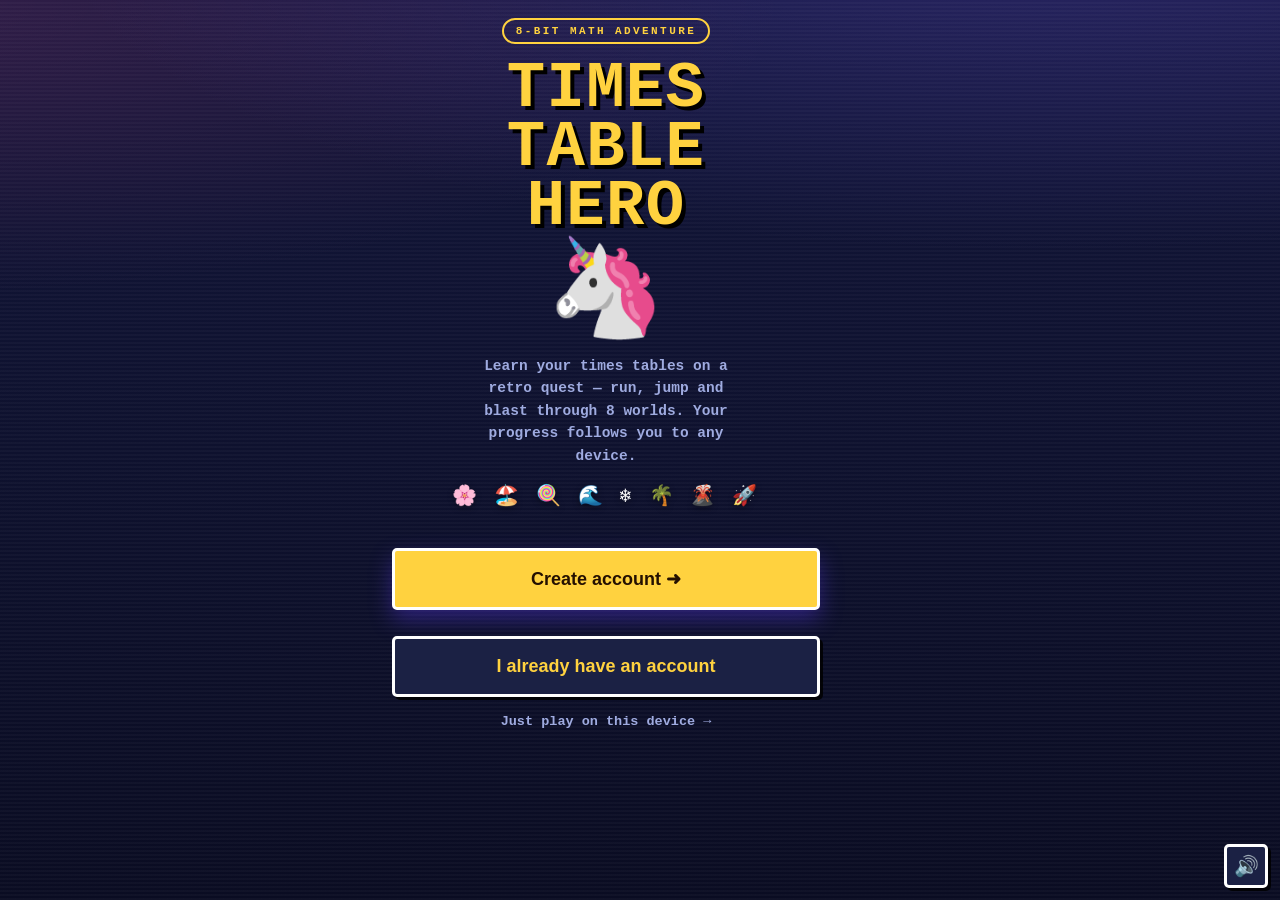
==== commit 7a06d506: "Deploy: landing page + sign-in front door (tth-v52) New visitors land on a landing screen with Creat" ====
--- a/v2/index.html
+++ b/v2/index.html
@@ -16,7 +16,7 @@
   <link rel="apple-touch-icon" href="icons/apple-touch-icon.png" />
   <link rel="icon" href="icons/icon-192.png" />
 
-  <link rel="stylesheet" href="css/styles.css?v=1786966828" />
+  <link rel="stylesheet" href="css/styles.css?v=1786988964" />
 </head>
 <body>
   <div id="app">
@@ -24,6 +24,22 @@
     <!-- ============ ARCADE SPLASH ============ -->
     <section class="screen screen--splash" data-screen="splash">
       <canvas id="splash-c"></canvas>
+    </section>
+
+    <!-- ============ LANDING ============ -->
+    <section class="screen screen--landing" data-screen="landing">
+      <div class="landing">
+        <div class="landing__badge">8-BIT MATH ADVENTURE</div>
+        <h1 class="landing__title">TIMES<br />TABLE<br />HERO</h1>
+        <div class="landing__hero" aria-hidden="true">🦄</div>
+        <p class="landing__tag">Learn your times tables on a retro quest — run, jump and blast through 8 worlds. Your progress follows you to any device.</p>
+        <div class="landing__worlds" aria-hidden="true">🌸 🏖️ 🍭 🌊 ❄️ 🌴 🌋 🚀</div>
+        <div class="landing__cta">
+          <button class="btn-primary" id="lp-create">Create account ➜</button>
+          <button class="btn-secondary" id="lp-signin">I already have an account</button>
+        </div>
+        <button class="landing__guest" id="lp-guest">Just play on this device →</button>
+      </div>
     </section>
 
     <!-- ============ PROFILES PICKER ============ -->
@@ -33,6 +49,25 @@
         <p class="profiles__sub">Tap your character</p>
       </div>
       <div class="profiles-grid" id="profiles-grid"></div>
+      <button class="cloud-signin-link" id="cloud-signin">☁︎ Sign in to load a saved player</button>
+    </section>
+
+    <!-- ============ CLOUD SIGN IN / SAVE ONLINE ============ -->
+    <section class="screen screen--cloud" data-screen="cloud">
+      <div class="topbar">
+        <button class="btn-back" id="cl-back" aria-label="Back">‹</button>
+        <h2 class="topbar__title" id="cl-title">Sign in</h2><div class="topbar__spacer"></div>
+      </div>
+      <div class="cloud-intro">
+        <span class="cloud-intro__emoji">☁︎</span>
+        <p class="cloud-intro__text" id="cl-sub">Enter your nickname and secret PIN to load your progress on this device.</p>
+      </div>
+      <p class="picker-label">Nickname</p>
+      <input class="name-input" id="cl-name" type="text" maxlength="20" autocomplete="off" autocapitalize="words" placeholder="e.g. Mia" />
+      <p class="picker-label">Secret PIN (4–8 numbers)</p>
+      <input class="name-input" id="cl-pin" type="tel" inputmode="numeric" maxlength="8" autocomplete="off" placeholder="number PIN" />
+      <p class="cloud-err" id="cl-err" hidden></p>
+      <button class="btn-primary" id="cl-go" disabled>Sign in ➜</button>
     </section>
 
     <!-- ============ NEW PROFILE ============ -->
@@ -54,6 +89,7 @@
       <button class="player-switch" id="player-switch" aria-label="Switch player">
         <span class="player-switch__av" id="ps-av">⭐️</span>
         <span class="player-switch__name" id="ps-name">Player</span>
+        <span class="cloud-badge" id="cloud-badge" hidden aria-label="Saved online">☁︎</span>
         <span class="player-switch__caret">▾</span>
       </button>
       <header class="dash-top">
@@ -392,6 +428,6 @@
     <button id="sound-toggle" class="sound-toggle" aria-label="Toggle sound">🔊</button>
   </div>
 
-  <script src="js/app.js?v=1786966828"></script>
+  <script src="js/app.js?v=1786988964"></script>
 </body>
 </html>
--- a/v2/css/styles.css
+++ b/v2/css/styles.css
@@ -91,7 +91,33 @@
 .pm-name .pm-active { color: var(--brand); font-size: 11px; font-weight: 800; margin-left: 6px; }
 .pm-btn { border: none; background: var(--card-2); color: var(--brand); font-weight: 800; font-size: 13px; padding: 7px 11px; border-radius: 9px; cursor: pointer; }
 .pm-btn--del { color: var(--bad); }
+.pm-btn--cloud { color: #2f9ad0; }
+.pm-cloud { font-size: 12px; color: #2f9ad0; font-weight: 800; padding: 0 4px; }
 .pm-btn:active { transform: scale(.92); }
+
+/* cloud sign-in / save-online */
+.cloud-badge { font-size: 13px; margin-left: 4px; opacity: .95; }
+.cloud-signin-link { display: block; margin: 20px auto 0; border: none; background: transparent; color: var(--brand);
+  font-family: inherit; font-weight: 800; font-size: 14px; cursor: pointer; }
+.cloud-signin-link:active { opacity: .55; }
+.cloud-intro { text-align: center; padding: 16px 18px 2px; }
+.cloud-intro__emoji { font-size: 42px; line-height: 1; }
+.cloud-intro__text { font-size: 13.5px; line-height: 1.5; color: var(--ink-soft); max-width: 34ch; margin: 10px auto 0; }
+.cloud-err { color: var(--bad, #ff5c6c); font-weight: 800; font-size: 13.5px; text-align: center; margin: 12px 0 0; }
+
+/* landing / front door */
+.screen--landing { display: flex; align-items: center; justify-content: center; min-height: 100%; }
+.landing { text-align: center; width: 100%; max-width: 440px; padding: 8px 6px 20px; display: flex; flex-direction: column; align-items: center; }
+.landing__badge { font-family: inherit; font-size: 11px; letter-spacing: .22em; font-weight: 800; color: var(--brand); border: 2px solid currentColor; border-radius: 999px; padding: 5px 12px; }
+.landing__title { font-size: clamp(40px, 14vw, 64px); line-height: .92; font-weight: 900; letter-spacing: .02em; margin: 16px 0 4px; color: var(--brand); text-shadow: 4px 4px 0 #000; }
+.landing__hero { font-size: clamp(64px, 22vw, 96px); line-height: 1; margin: 6px 0; animation: landbob 2.4s ease-in-out infinite; }
+.landing__tag { font-size: 14.5px; line-height: 1.55; color: var(--ink-soft); max-width: 30ch; margin: 6px auto 0; font-weight: 600; }
+.landing__worlds { font-size: 20px; letter-spacing: .12em; margin: 16px 0 4px; filter: drop-shadow(0 2px 3px rgba(0,0,0,.4)); }
+.landing__cta { width: 100%; display: flex; flex-direction: column; gap: 12px; margin-top: 22px; }
+.landing__guest { margin: 16px auto 0; border: none; background: transparent; color: var(--ink-soft); font-family: inherit; font-weight: 800; font-size: 13.5px; cursor: pointer; }
+.landing__guest:active { opacity: .55; }
+@keyframes landbob { 0%, 100% { transform: translateY(0); } 50% { transform: translateY(-10px); } }
+@media (prefers-reduced-motion: reduce) { .landing__hero { animation: none; } }
 
 .rep-who { font-weight: 800; color: var(--brand); margin: 0 0 12px; font-size: 15px; }
 
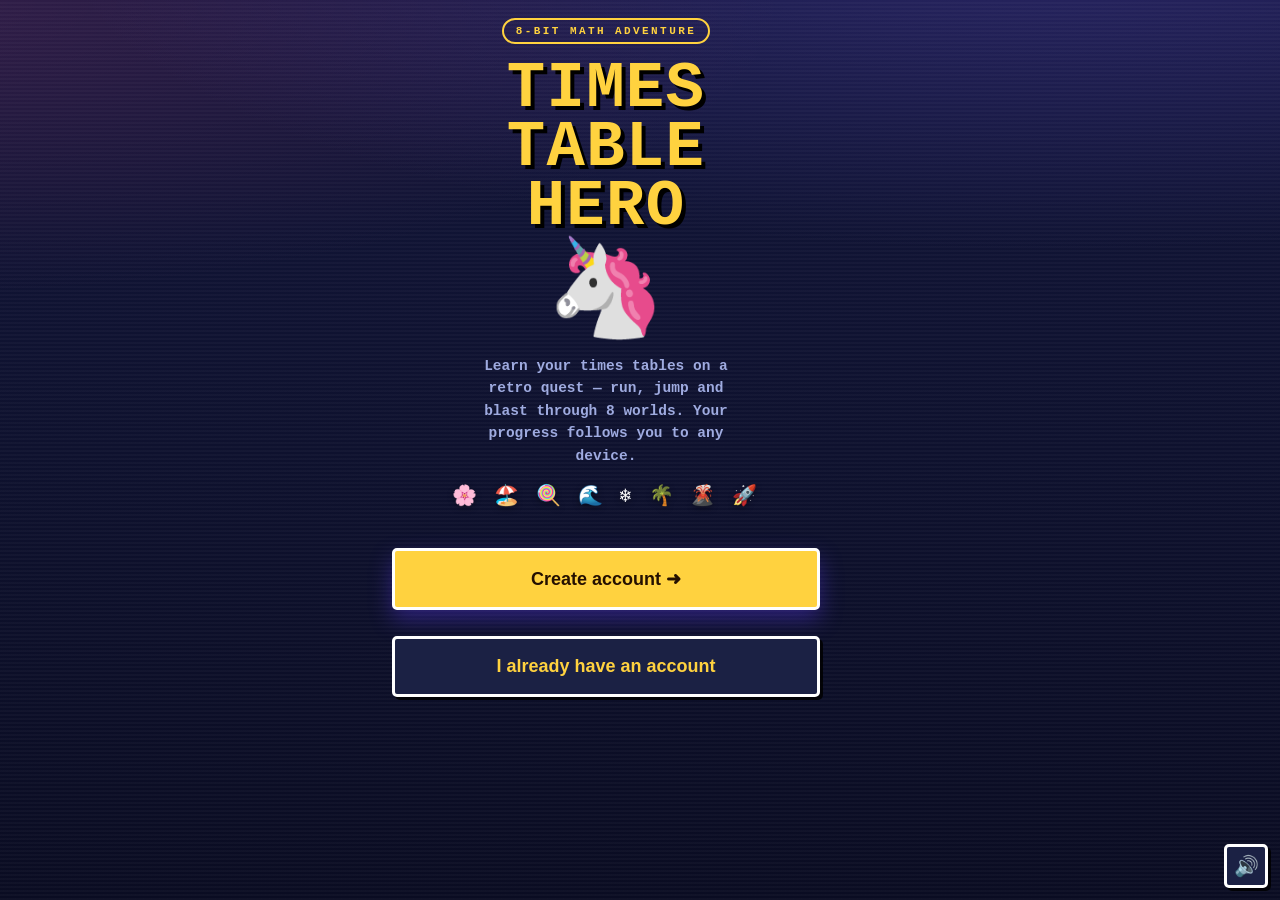
==== commit 73ff17d5: "Deploy: account-only landing + clearer cloud errors (tth-v54) Removed guest entry; cloud failures no" ====
--- a/v2/index.html
+++ b/v2/index.html
@@ -16,7 +16,7 @@
   <link rel="apple-touch-icon" href="icons/apple-touch-icon.png" />
   <link rel="icon" href="icons/icon-192.png" />
 
-  <link rel="stylesheet" href="css/styles.css?v=1786988964" />
+  <link rel="stylesheet" href="css/styles.css?v=1786990826" />
 </head>
 <body>
   <div id="app">
@@ -38,7 +38,6 @@
           <button class="btn-primary" id="lp-create">Create account ➜</button>
           <button class="btn-secondary" id="lp-signin">I already have an account</button>
         </div>
-        <button class="landing__guest" id="lp-guest">Just play on this device →</button>
       </div>
     </section>
 
@@ -428,6 +427,6 @@
     <button id="sound-toggle" class="sound-toggle" aria-label="Toggle sound">🔊</button>
   </div>
 
-  <script src="js/app.js?v=1786988964"></script>
+  <script src="js/app.js?v=1786990826"></script>
 </body>
 </html>
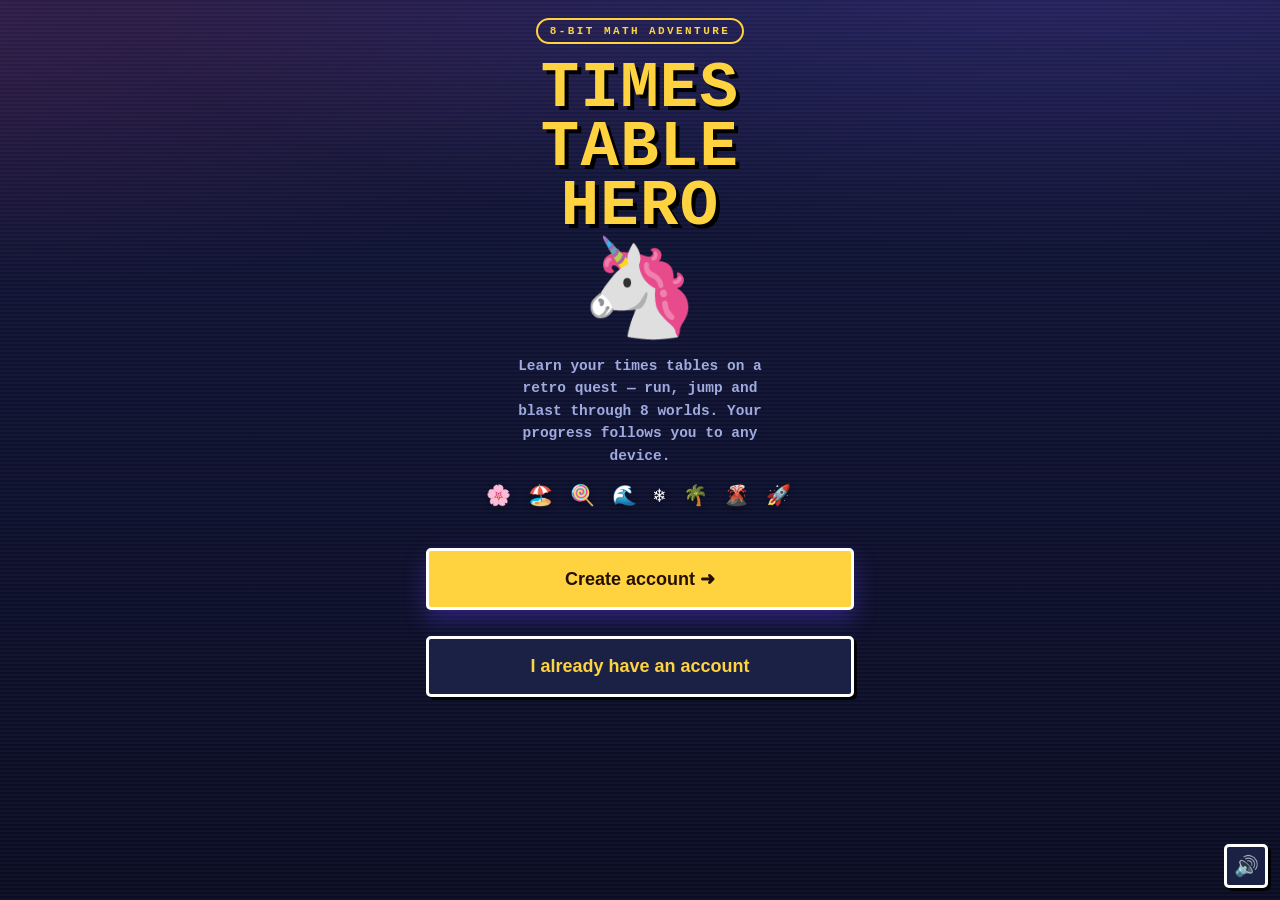
==== commit 817fab1b: "Deploy: fix landing overlapping the home screen (tth-v55) Landing now only renders when it's the act" ====
--- a/v2/index.html
+++ b/v2/index.html
@@ -16,7 +16,7 @@
   <link rel="apple-touch-icon" href="icons/apple-touch-icon.png" />
   <link rel="icon" href="icons/icon-192.png" />
 
-  <link rel="stylesheet" href="css/styles.css?v=1786990826" />
+  <link rel="stylesheet" href="css/styles.css?v=1786991276" />
 </head>
 <body>
   <div id="app">
@@ -427,6 +427,6 @@
     <button id="sound-toggle" class="sound-toggle" aria-label="Toggle sound">🔊</button>
   </div>
 
-  <script src="js/app.js?v=1786990826"></script>
+  <script src="js/app.js?v=1786991276"></script>
 </body>
 </html>
--- a/v2/css/styles.css
+++ b/v2/css/styles.css
@@ -106,7 +106,7 @@
 .cloud-err { color: var(--bad, #ff5c6c); font-weight: 800; font-size: 13.5px; text-align: center; margin: 12px 0 0; }
 
 /* landing / front door */
-.screen--landing { display: flex; align-items: center; justify-content: center; min-height: 100%; }
+.screen--landing.is-active { display: flex; align-items: center; justify-content: center; min-height: 100%; }
 .landing { text-align: center; width: 100%; max-width: 440px; padding: 8px 6px 20px; display: flex; flex-direction: column; align-items: center; }
 .landing__badge { font-family: inherit; font-size: 11px; letter-spacing: .22em; font-weight: 800; color: var(--brand); border: 2px solid currentColor; border-radius: 999px; padding: 5px 12px; }
 .landing__title { font-size: clamp(40px, 14vw, 64px); line-height: .92; font-weight: 900; letter-spacing: .02em; margin: 16px 0 4px; color: var(--brand); text-shadow: 4px 4px 0 #000; }
